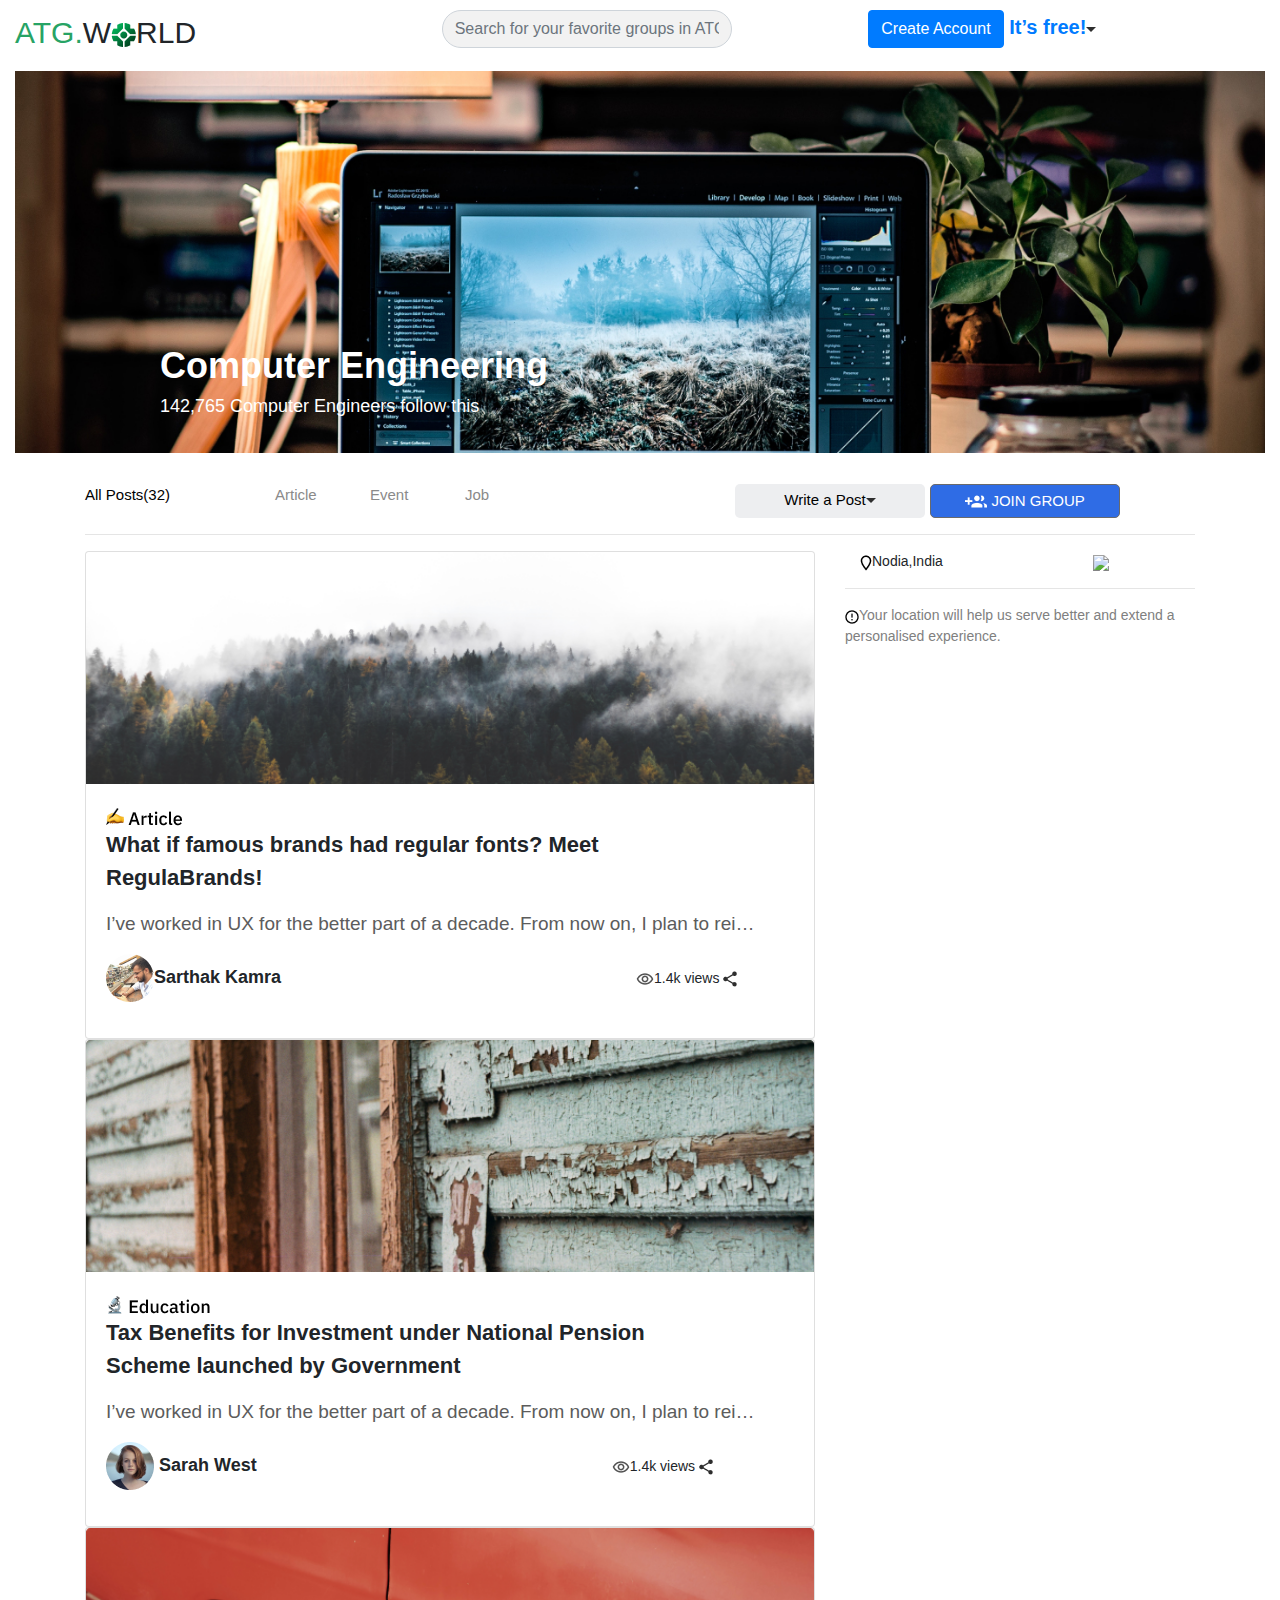
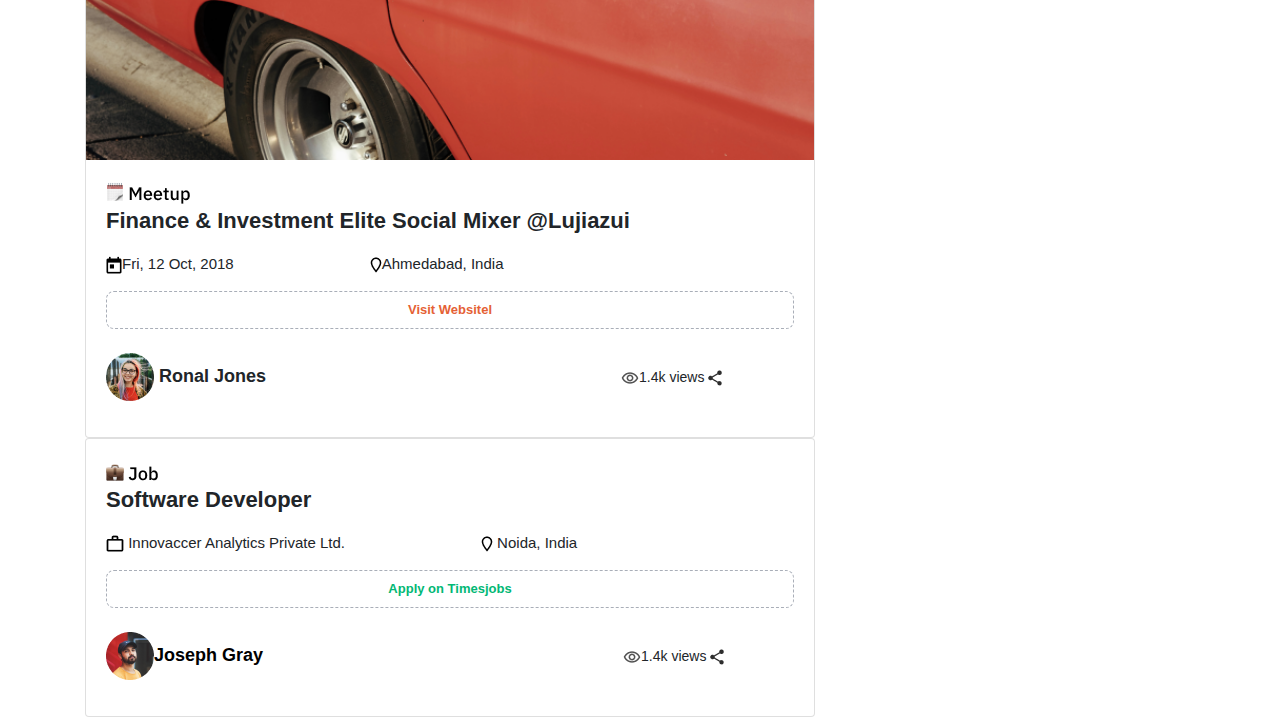
==== index.html @ 4dee5a4a "ATG project uploading" ====
<!DOCTYPE html>
<html>
<head>
	<title>ATG world</title>
	<style type="text/css">
		.b{
	        position: relative;
	        left: 100px;
	        top: 20px;
	        color:  red;
	    }
	    .mobilephoto{
	    	display:none;
	    }
	    .c{
	    	 
	    	width :106px;
            height :32px;
            font-weight: 700;
            background: #F1F3F5;
            padding: 3px;
            border-radius: 4px;
            
            font-weight: 500
        }
        .d{
        	border: 2px solid red;
        	height: 28px;
        	width: 76px;
        	border-radius: 4px;
        	margin-top: 
        	margin-left;
        }
        .f{
        	 position: relative;
    border: 2px solid white;
    width: 100px;
    height: 40px;
    top: left:;
    top: -219px;
    left: 256px;
    color: white;
    border-radius: 4px;
    padding: 4px;
    font-weight: 500
        }
        .g{
        	height: 36px;
            width: 42px;
            background: #EDEEF0;
             
             
        }
        .g1{
        	     height: 36px;
    width: 82px;
    background: #EDEEF0;
    margin-top: -56px;
    margin-left: 247px;
    border-radius: 4px;
        	 

        }
        .h{
        	border:0.7px dashed #A9AEB8;
        	border-radius: 8px;
        	color: #E56135;
        	font-size: 13px;
        	font-weight: 600;
        	padding: 8px;
        }
	    @media(max-width: 724px){
          .mobilephoto{
            display: block;
          }
          .webphoto{
            display: none;
          }
        }  
	</style>

	<link rel="stylesheet" href="https://stackpath.bootstrapcdn.com/bootstrap/4.3.1/css/bootstrap.min.css">
  <link
    rel="stylesheet"
    href="https://cdnjs.cloudflare.com/ajax/libs/animate.css/4.1.1/animate.min.css"
  />
	 <link rel="stylesheet"  href="https://stackpath.bootstrapcdn.com/font-awesome/4.7.0/css/font-awesome.min.css">
	<link rel="stylesheet" href="https://stackpath.bootstrapcdn.com/bootstrap/4.3.1/css/bootstrap.min.css" integrity="sha384-ggOyR0iXCbMQv3Xipma34MD+dH/1fQ784/j6cY/iJTQUOhcWr7x9JvoRxT2MZw1T" crossorigin="anonymous">

    <script src="https://code.jquery.com/jquery-3.3.1.slim.min.js" integrity="sha384-q8i/X+965DzO0rT7abK41JStQIAqVgRVzpbzo5smXKp4YfRvH+8abtTE1Pi6jizo" crossorigin="anonymous"></script>
    <script src="https://cdnjs.cloudflare.com/ajax/libs/popper.js/1.14.7/umd/popper.min.js" integrity="sha384-UO2eT0CpHqdSJQ6hJty5KVphtPhzWj9WO1clHTMGa3JDZwrnQq4sF86dIHNDz0W1" crossorigin="anonymous"></script>
    <script src="https://stackpath.bootstrapcdn.com/bootstrap/4.3.1/js/bootstrap.min.js" integrity="sha384-JjSmVgyd0p3pXB1rRibZUAYoIIy6OrQ6VrjIEaFf/nJGzIxFDsf4x0xIM+B07jRM" crossorigin="anonymous"></script>

    <meta name="viewport" content="width=device-width, initial-scale=1, shrink-to-fit=no">
    <link rel="stylesheet" href="https://stackpath.bootstrapcdn.com/bootstrap/4.3.1/css/bootstrap.min.css"><!---boot strp link,,,always use this ,,calling bootstrap link-->
</head>
<body>
	<div class="container-fluid webphoto" style="margin-top: 10px">
		<div class="row">

			<div class="col-md-4">
				<p style="font-size: 30px"><span style="color: #27A365;font-weight: 100px">ATG.</span>W<img src="image/Union 1.png">RLD</p>
			</div>
			<div class="col-md-3"  >
				<form>
                    <div class="form-group"  >
                        <input type="text" name="" placeholder="Search for your favorite groups in ATG" class="form-control" style="background: #F2F2F2;border-radius: 21px;color: #5C5C5C;">
                    </div>
                </form>        
			</div>
			<div class="col-md-1"></div>
			<div class="col-md-4">
				<p style="font-size: 20px;font-weight: 700">
				 	 <button type="button" class="btn btn-primary" data-toggle="modal" data-target="#aa">Create Account</button>
				 	<span style="color: blue"><a href=""> It’s free!</a><img src="image/drop.png"></span></p>
			</div>
		</div>
	</div>

<div class="container-fluid "><!---border--->
       
        <img src="image/Rectangle 2.jpg" style="width: 100%" class="webphoto" >
        <img src="image/Rectanglemobile.jpg" style="height: 250px;width: 100% ;"class="mobilephoto">
        <p class="webphoto" style="color: white;margin-top: -114px;margin-left: 145px; "> <span style="font-size:36px;font-weight: 700">Computer Engineering</span> <br><span style="font-size:18px;font-weight: 400"> 142,765 Computer Engineers follow this</span></p>
        
</div>  
<!---mobilephot---->
<p class="mobilephoto" style="color:white;margin-top: -85px;margin-left: 20px"><span style="font-size:18px;font-weight: 700">Computer Engineering</span> <br><span style="font-size:9px;font-weight: 400"> 142,765 Computer Engineers follow this</span>
</p>
<div class="mobilephoto f" style="">Join Group</div>


</div>
<br><br>
<div class="container webphoto">  <!--desktop site view-->
	<div class="row" style="font-size: 15px;font-weight: 400;color: #8A8A8A">
		 
		<div class="col-md-2" style="color: black">All Posts(32)</div>  
        <div class="col-md-1">Article  </div>
		<div class="col-md-1">Event</div>
		<div class="col-md-1">Job</div>
		<div class="col-md-2"></div>
		<div class="col-md-2" style="border-radius: 5px ;padding:5px;background: #EDEEF0;color: black;font-weight: 500;text-align: center;">
		       Write a Post<img src="image/drop.png">
		</div>
		<div class="col-md-1"></div>
		<div class="col-md-2" style= "border: 1px solid #6A6A6B;background:#2F6CE5;border-radius: 5px ;color:white;font-weight: 500;padding:5px;margin-left: -90px;text-align: center;">
			<img src="image/group.png"> JOIN GROUP
		</div>
		 
	</div>
	<hr>
</div> 

<!---mobile view--->
<div class="container">
	<div class="row">
		<div class="col-md-8">
			<div class="col-md-2"><p class="mobilephoto"><span style="font-weight: 700;margin-left: 10px">Post(336)</span><span class="c" >Filter:All  <img src="image/drop.png"></span></p> 
		    </div>
		      
		</div>
		 
		 
	</div>	 
</div>
<!---mobile view end-->

<div class="container webphoto">
	<div class="row">
		<div class="col-md-8">
			<div class="card" style="border:1px  solid groove;">
				<img src="image/mnt.png">
				<div class="card-body">
					<img src="image/Article.png">
					<p style="font-weight: 600;font-size: 22px;">What if famous brands had regular fonts? Meet<br> RegulaBrands!</p>
					<p style="font-size: 19px;color: #5C5C5C;">I’ve worked in UX for the better part of a decade. From now on, I plan to rei…</p>
					<p style="font-weight: 600;font-size: 18px"><img src="image/sarthak.png">Sarthak Kamra<span style="font-weight: 300;font-size: 14px;    margin-left: 355px"><img src="image/eye.png">1.4k views <img src="image/share.png"></span> 


				</div>
			</div>
		</div>
		<!----enter location--->
		<div class="col-md-4">
			<div class="col-md-12" style="font-weight: 500;font-size: 14px"><img src="image/loc.png">Nodia,India<img src="image/Write.png" style="margin-left: 150px"></div><hr>
			<p style="font-weight: 400;color: grey;font-size: 14px"><img src="image/1.png">Your location will help us serve better and extend a personalised experience.</p>
			<br><br>
			 

		</div>


	</div>
</div> 
<!--mobileview start-->
<div class="container mobilephoto ">
	<div class="row">
		<div class="col-md-8">
			<div class="card" style=" ;">
				<img src="image/mnt.png">
				<div class="card-body">
					<img src="image/Article.png">
					<p style="font-weight: 600;font-size: 22px;">What if famous brands had regular fonts? Meet<br> RegulaBrands!</p>
					<p style="font-size: 19px;color: #5C5C5C;">I’ve worked in UX for the better part of a decade. From now on, I plan to rei…</p>
					<p style="font-weight: 600;font-size: 18px"><img src="image/sarthak.png">Sarthak Kamra<span style="font-weight: 300;font-size: 14px;    margin-left: 200px"><img src="image/eye.png">1.4k views <img src="image/share.png"></span> 


				</div>
			</div>
		</div>
	</div>
</div> 
<!--mobile view end---->


<div class="container webphoto">
	<div class="row">
		<div class="col-md-8">
			<div class="card" style="border:1px  solid groove;">
				<img src="image/img1.png">
				<div class="card-body">
					<img src="image/Education.png">
					<p style="font-weight: 600;font-size: 22px;"> Tax Benefits for Investment under National Pension<br> Scheme launched by Government</p>
					<p style="font-size: 19px;color: #5C5C5C;"> I’ve worked in UX for the better part of a decade. From now on, I plan to rei…</p>
					<p style="font-weight: 600;font-size: 18px"><img src="image/ph1.png"> Sarah West<span style="font-weight: 300;font-size: 14px;    margin-left: 355px"><img src="image/eye.png">1.4k views <img src="image/share.png"></span> 


				</div>
			</div>
		</div>
	</div>
</div>  
 
<!--mobileview start-->
<div class="container mobilephoto ">
	<div class="row">
		<div class="col-md-8">
			<div class="card" style=" ;">
				<img src="image/img1.png">
				<div class="card-body">
					<img src="image/Education.png">
					 <p style="font-weight: 600;font-size: 22px;"> Tax Benefits for Investment under National Pension<br> Scheme launched by Government</p>
					<p style="font-size: 19px;color: #5C5C5C;"> I’ve worked in UX for the better part of a decade. From now on, I plan to rei…</p>
					<p style="font-weight: 600;font-size: 18px"><img src="image/ph1.png"> Sarah West<span style="font-weight: 300;font-size: 14px;    margin-left: 200px"><img src="image/eye.png">1.4k views <img src="image/share.png"></span> 


				</div>
			</div>
		</div>
	</div>
</div> 
<!--mobile view end----> 

<div class="container webphoto">
	<div class="row">
		<div class="col-md-8">
			<div class="card" style="border:1px  solid groove;">
				<img src="image/ph2.png">
				<div class="card-body">
					<img src="image/Meetup.png">
					<p style="font-weight: 600;font-size: 22px;">Finance & Investment Elite Social Mixer @Lujiazui</p>
					<p style="font-size: 15px; font-weight: 500"><img src="image/calender.png">Fri, 12 Oct, 2018<span style="margin-left: 136px"><img src="image/loc.png">Ahmedabad, India</span></p>
					<div class="col-md-12 h  " style="text-align: center;";> Visit Websitel </div><br>
					<p style="font-weight: 600;font-size: 18px"><img src="image/ph3.png">  Ronal Jones<span style="font-weight: 300;font-size: 14px;    margin-left: 355px"><img src="image/eye.png">1.4k views <img src="image/share.png"></span> 


				</div>
			</div>
		</div>
	</div>
</div>  
<!---mobile view start-->

<div class="container mobilephoto ">
	<div class="row">
		<div class="col-md-8">
			<div class="card" style=" ;">
				<img src="image/ph2.png">
				<div class="card-body">
					<img src="image/Meetup.png">
					  <p style="font-weight: 600;font-size: 22px;">Finance & Investment Elite Social Mixer @Lujiazui</p>
					<p style="font-size: 15px; font-weight: 500"><img src="image/calender.png">Fri, 12 Oct, 2018<span style="margin-left: 136px"><img src="image/loc.png">Ahmedabad, India</span></p>
					<div class="col-md-12 h  " style="text-align: center;";> Visit Websitel </div><br>



					<p style="font-weight: 600;font-size: 18px"><img src="image/ph3.png">  Ronal Jones<span style="font-weight: 300;font-size: 14px;    margin-left: 200px"><img src="image/eye.png">1.4k views <img src="image/share.png"></span> 


				</div>
			</div>
		</div>
	</div>
</div> 
<!--mobile view end----> 


<div class="container webphoto">
	<div class="row">
		<div class="col-md-8">
			<div class="card" style="border:1px  solid groove;">
				 
				<div class="card-body">
					<img src="image/Job.png">
					<p style="font-weight: 600;font-size: 22px;"> Software Developer</p>
					<p style="font-size: 15px; font-weight: 500"><img src="image/ph6.png"> Innovaccer Analytics Private Ltd.<span style="margin-left: 136px"><img src="image/loc.png"> Noida, India</span></p>
					<div class="col-md-12 h  " style="text-align: center;color: #02B875; ";>  Apply on Timesjobs </div><br>
					<p style="font-weight: 600;font-size: 18px">
                    <a href="1.html" style="color: black">
						<img src="image/ph7.png">Joseph Gray
                    </a>
					<span style="font-weight: 300;font-size: 14px;margin-left: 355px"><img src="image/eye.png">1.4k views <img src="image/share.png"></span> </p>


				</div>
			</div>
		</div>
	</div>
</div>

<!---mobile view start-->

<div class="container mobilephoto ">
	<div class="row">
		<div class="col-md-8">
			<div class="card" style=" ">
				<div class="card-body">
					<img src="image/Job.png">
					<p style="font-weight: 600;font-size: 22px;"> Software Developer</p>
					<p style="font-size: 15px; font-weight: 500"><img src="image/ph6.png"> Innovaccer Analytics Private Ltd.<span style="margin-left: 136px"><img src="image/loc.png"> Noida, India</span></p>
					<div class="col-md-12 h  " style="text-align: center;color: #02B875; ";>  Apply on Timesjobs </div><br>
					<p style="font-weight: 600;font-size: 18px"><img src="image/ph7.png">
					    Joseph Gray <span style="font-weight: 300;font-size: 14px;    margin-left: 200px"><img src="image/eye.png">1.4k views <img src="image/share.png"></span></p> 
				</div>
			</div>
		</div>
	</div>
</div> 
<!--mobile view end----> 

<div class="modal fade" id="aa">
    <div class="modal-dialog" >
        <div class="modal-content">
            <div class="modal-header" style="background: #11f41130">
                <h5 class="modal-title" id="exampleModalLabel" style="color: #008A45;font-weight: 500;font-size: 14px"> Let's learn, share & inspire each other with our passion for computer engineering. Sign up now 🤘</h5>
                <button type="button" class="close" data-dismiss="modal">
                <span >&times;</span>
                </button>
            </div>
            <div class="modal-body">
                <div class="container">
                    <div class="row">
                        <div class="col-md-8"><h2>Creat Account</h2></div>
                        <div class="col-md-4"> Already have an account?<button type="button" class="btn btn-primary" data-toggle="modal" data-target="#bb">Sign In</button></div>
                    </div>
                </div>
              
                <div class="container">

                    <div class="row">
                        <div class="col-md-4">
                            <form>
                                <div class="form-group">
                                    <input type="text" name=" " placeholder="First name" class="form-control" style="background: #b8beaf12;">
                                </div>
                                <div class="form-group" >
                                    <input type="text" name=" " placeholder="Last Name" class="form-control" style="background: #b8beaf12;">
                                </div>
                                <div class="form-group" >
                                    <input type="text" name=" " placeholder="Email" class="form-control" style="background: #b8beaf12;">
                                </div>
                                <div class="form-group" >
                                    <input type="text" name=" " placeholder="Password" class="form-control" style="background: #b8beaf12;">
                                </div>
                                <div class="form-group" >
                                    <input type="text" name=" " placeholder="Conform Password" class="form-control" style="background: #b8beaf12;">
                                </div>
                            </form>
                        </div>    
                        <div class="col-md-8">
                            <img src="image/pp.PNG" width="100%"  >
                        </div>        
                    </div>   
                    <div class="col-md-7" style="background: #2F6CE5;text-align: center;color: white;font-weight: 600;font-size: 14px;border-radius: 20px;    padding: 10px">
                        Create Account
                    </div><br>
                    <div class="col-md-7" style="border: 1px solid  #80808030;text-align: center; font-weight: 500;font-size: 14px;    padding: 10px">
                        <img src="image/fb.png">
                        Sign up with Facebook
                    </div><br>
                    <div class="col-md-7" style="border: 1px solid  #80808030;text-align: center; font-weight: 500;font-size: 14px;    padding: 10px">
                        <img src="image/gg.png" width="10%">
                        Sign up with Facebook
                    </div>

                </div>
                 
            </div>
        </div>
    </div>
</div> 


<div class="modal fade" id="bb">
    <div class="modal-dialog" >
        <div class="modal-content">
            <div class="modal-header" style="background: #11f41130">
                <h5 class="modal-title" id="exampleModalLabel" style="color: #008A45;font-weight: 500;font-size: 14px"> Let's learn, share & inspire each other with our passion for computer engineering. Sign up now 🤘</h5>
                <button type="button" class="close" data-dismiss="modal">
                <span >&times;</span>
                </button>
            </div>
            <div class="modal-body">
                <div class="container">
                    <div class="row">
                        <div class="col-md-8"><h2>Sign in</h2></div>
                        <div class="col-md-4"> Don’t have an account yet?<a href=""> Create new for free!</a></div>
                    </div>
                </div>
              
                <div class="container">

                    <div class="row">
                        <div class="col-md-4">
                            <form>
                                 
                                <div class="form-group" >
                                    <input type="text" name=" " placeholder="Email" class="form-control" style="background: #b8beaf12;">
                                </div>
                                <div class="form-group" >
                                    <input type="text" name=" " placeholder="Password" class="form-control" style="background: #b8beaf12;">
                                </div>
                                 
                            </form>
                        </div>    
                        <div class="col-md-8">
                            <img src="image/pp.PNG" width="100%"  >
                        </div>        
                    </div>   
                    <div class="col-md-7" style="background: #2F6CE5;text-align: center;color: white;font-weight: 600;font-size: 14px;border-radius: 20px;    padding: 10px">
                        Create Account
                    </div><br>
                    <div class="col-md-7" style="border: 1px solid  #80808030;text-align: center; font-weight: 500;font-size: 14px;    padding: 10px">
                        <img src="image/fb.png">
                        Sign up with Facebook
                    </div><br>
                    <div class="col-md-7" style="border: 1px solid  #80808030;text-align: center; font-weight: 500;font-size: 14px;    padding: 10px">
                        <img src="image/gg.png" width="10%">
                        Sign up with Facebook
                    </div>

                </div>
                 
            </div>
        </div>
    </div>
</div> 


 



</body>
</html>
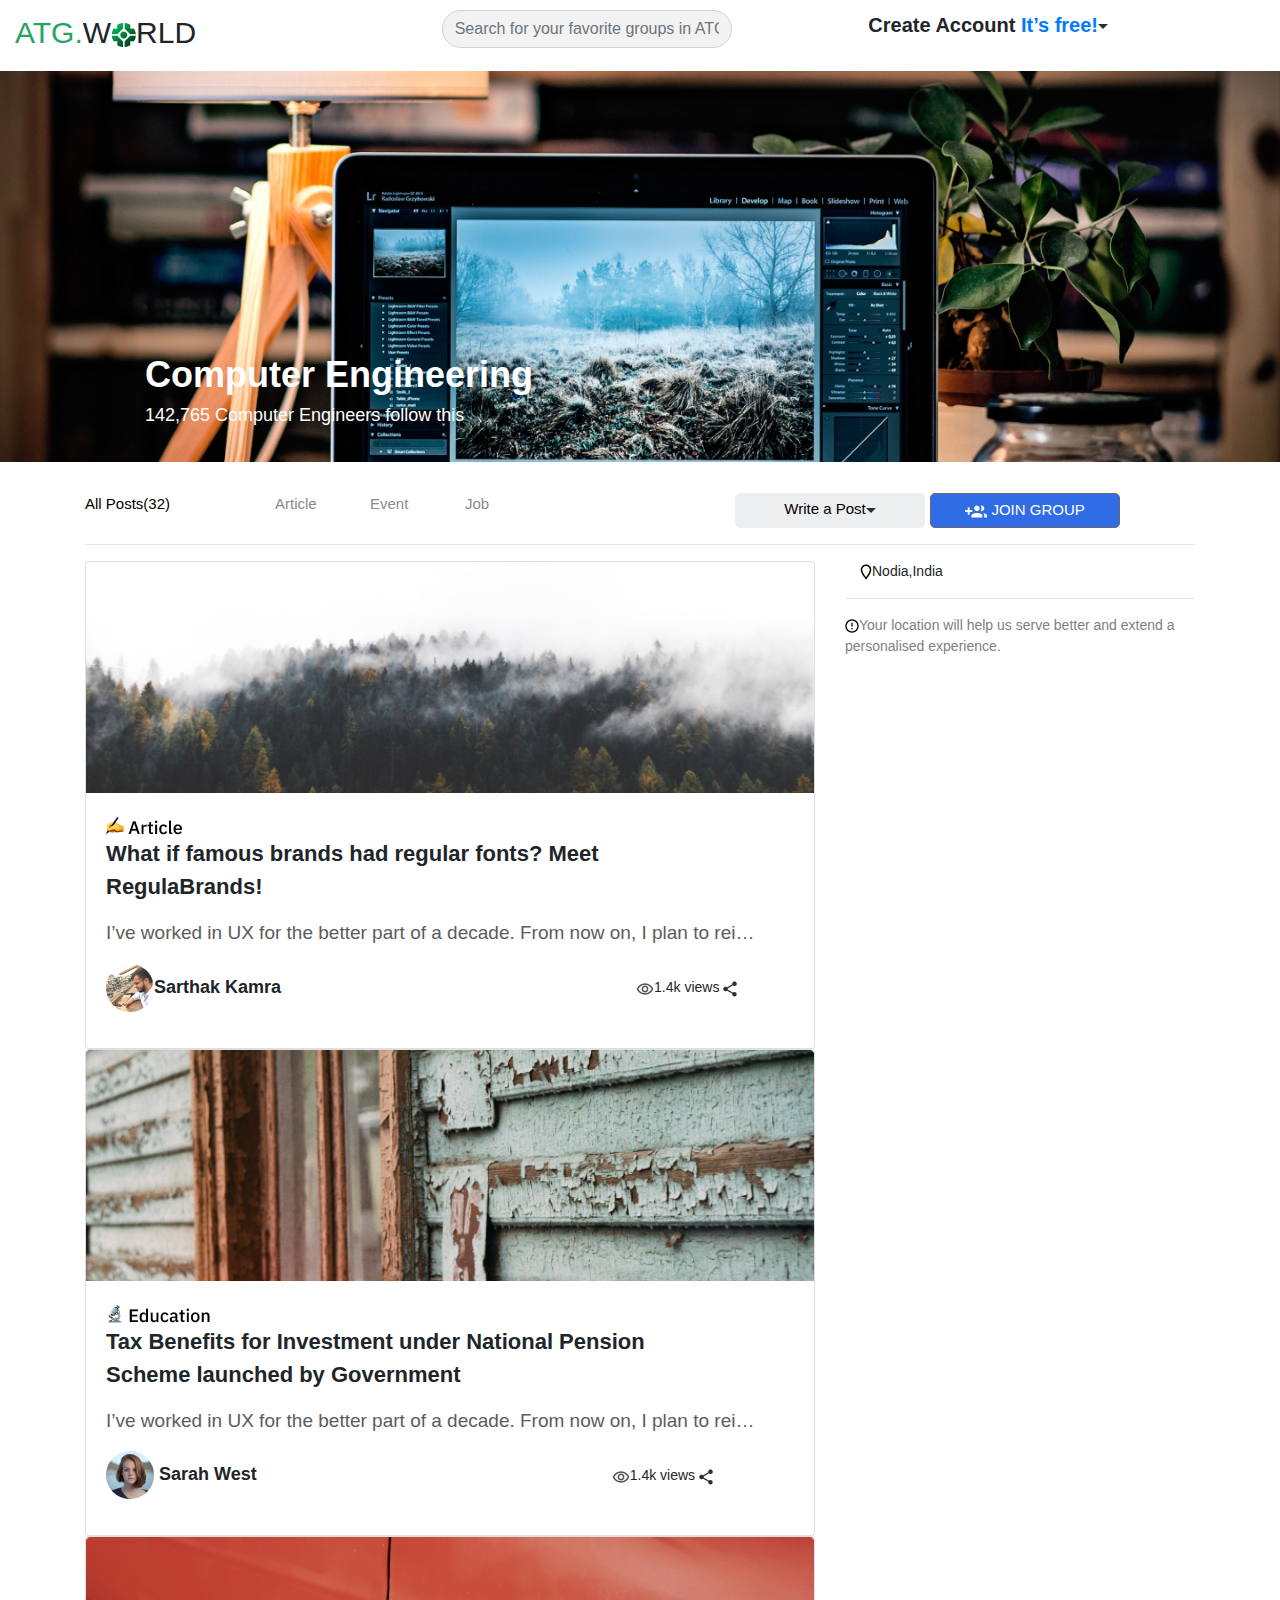
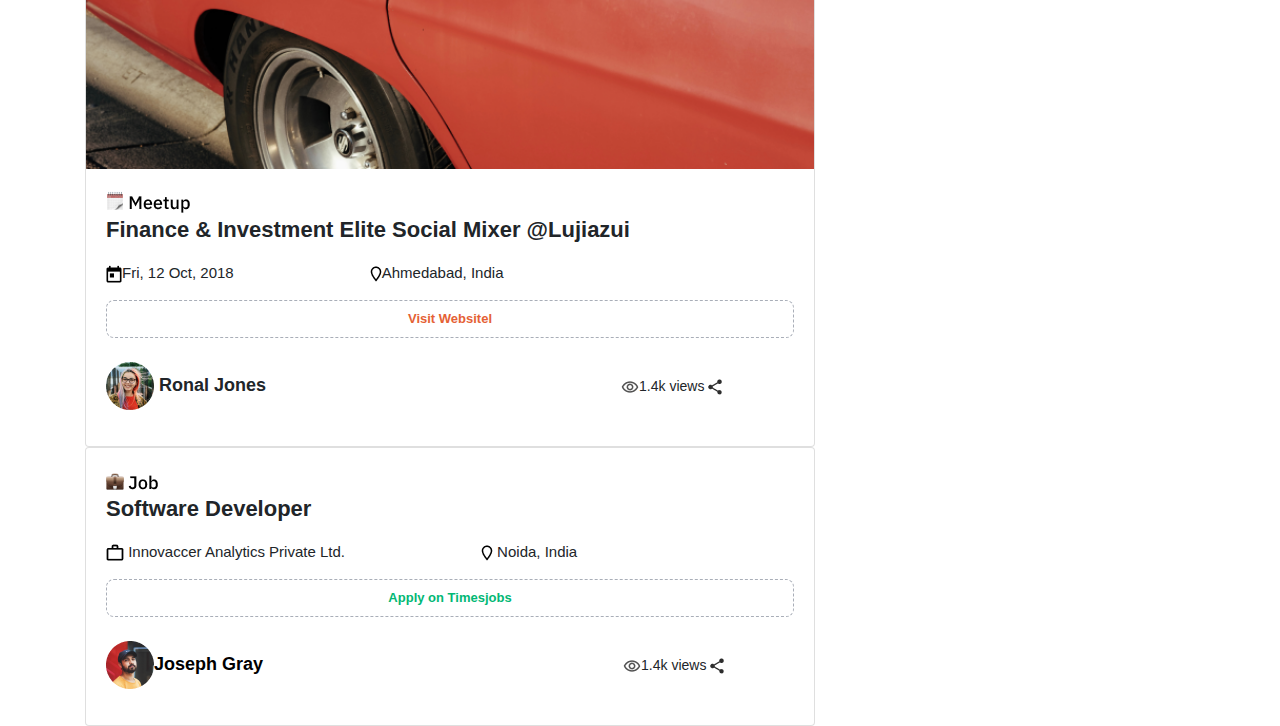
==== commit 3069ea26: "uploading new file to git hub" ====
--- a/index.html
+++ b/index.html
@@ -3,6 +3,17 @@
 <head>
 	<title>ATG world</title>
 	<style type="text/css">
+		.box{
+			position: relative;
+		}
+		.w-100 {
+            width: 100%!important;
+        }
+        .d-block {
+             display: block!important;
+        }
+
+
 		.b{
 	        position: relative;
 	        left: 100px;
@@ -69,6 +80,11 @@
         	font-weight: 600;
         	padding: 8px;
         }
+        .z{
+        	background-image: url(image/Rectangle 2.jpg);
+        	background-size: cover;
+        	width: 100%;
+        }
 	    @media(max-width: 724px){
           .mobilephoto{
             display: block;
@@ -111,26 +127,25 @@
 			<div class="col-md-1"></div>
 			<div class="col-md-4">
 				<p style="font-size: 20px;font-weight: 700">
-				 	 <button type="button" class="btn btn-primary" data-toggle="modal" data-target="#aa">Create Account</button>
-				 	<span style="color: blue"><a href=""> It’s free!</a><img src="image/drop.png"></span></p>
-			</div>
-		</div>
-	</div>
-
-<div class="container-fluid "><!---border--->
-       
-        <img src="image/Rectangle 2.jpg" style="width: 100%" class="webphoto" >
-        <img src="image/Rectanglemobile.jpg" style="height: 250px;width: 100% ;"class="mobilephoto">
-        <p class="webphoto" style="color: white;margin-top: -114px;margin-left: 145px; "> <span style="font-size:36px;font-weight: 700">Computer Engineering</span> <br><span style="font-size:18px;font-weight: 400"> 142,765 Computer Engineers follow this</span></p>
-        
-</div>  
-<!---mobilephot---->
-<p class="mobilephoto" style="color:white;margin-top: -85px;margin-left: 20px"><span style="font-size:18px;font-weight: 700">Computer Engineering</span> <br><span style="font-size:9px;font-weight: 400"> 142,765 Computer Engineers follow this</span>
-</p>
-<div class="mobilephoto f" style="">Join Group</div>
-
-
-</div>
+				 	 <span data-toggle="modal" data-target="#aa">Create Account
+				 	<span style="color: blue"><a href=""> It’s free!</a><img src="image/drop.png"></span></p></span>
+			</div>
+		</div>
+	</div>
+ 	
+
+ <div class="box">
+		<img class="webphoto " src="image/Rectangle 2.jpg" width="100%">
+		<img src="image/Rectanglemobile.jpg" style="height: 250px;width: 100% ;"class="mobilephoto">
+		<p class="webphoto" style="color: white;margin-top: -114px;margin-left: 145px; "> <span style="font-size:36px;font-weight: 700">Computer Engineering</span> <br><span style="font-size:18px;font-weight: 400"> 142,765 Computer Engineers follow this</span></p>
+		<p class="mobilephoto" style="color:white;margin-top: -85px;margin-left: 20px"><span style="font-size:18px;font-weight: 700">Computer Engineering</span> <br><span style="font-size:9px;font-weight: 400"> 142,765 Computer Engineers follow this</span>
+		</p>
+		<div class="mobilephoto f" style=""> <span data-toggle="modal" data-target="#aa">Join Group</span></div>
+
+		 
+		 
+    </div>
+
 <br><br>
 <div class="container webphoto">  <!--desktop site view-->
 	<div class="row" style="font-size: 15px;font-weight: 400;color: #8A8A8A">
@@ -165,6 +180,16 @@
 	</div>	 
 </div>
 <!---mobile view end-->
+<!--mobile view-->
+    <div class="box mobilephoto">
+    	<img src="image/mnt.png" width="100%">
+    </div>
+    <span class="mobilephoto" style="padding: 10px">
+    	<img src="image/Article.png"><p style="font-weight: 600;font-size: 22px;">What if famous brands had regular fonts? Meet<br> RegulaBrands!</p>
+					<p style="font-size: 19px;color: #5C5C5C;">I’ve worked in UX for the better part of a decade. From now on, I plan to rei…</p>
+					<p style="font-weight: 600;font-size: 18px"><img src="image/sarthak.png">Sarthak Kamra<span style="font-weight: 300;font-size: 14px;    margin-left: 61px"><img src="image/eye.png">1.4k views <img src="image/share.png"></span>
+    </span></p></span>
+	<!---end mobile view-->
 
 <div class="container webphoto">
 	<div class="row">
@@ -183,7 +208,7 @@
 		</div>
 		<!----enter location--->
 		<div class="col-md-4">
-			<div class="col-md-12" style="font-weight: 500;font-size: 14px"><img src="image/loc.png">Nodia,India<img src="image/Write.png" style="margin-left: 150px"></div><hr>
+			<div class="col-md-12" style="font-weight: 500;font-size: 14px"><img src="image/loc.png">Nodia,India </div><hr>
 			<p style="font-weight: 400;color: grey;font-size: 14px"><img src="image/1.png">Your location will help us serve better and extend a personalised experience.</p>
 			<br><br>
 			 
@@ -193,25 +218,7 @@
 
 	</div>
 </div> 
-<!--mobileview start-->
-<div class="container mobilephoto ">
-	<div class="row">
-		<div class="col-md-8">
-			<div class="card" style=" ;">
-				<img src="image/mnt.png">
-				<div class="card-body">
-					<img src="image/Article.png">
-					<p style="font-weight: 600;font-size: 22px;">What if famous brands had regular fonts? Meet<br> RegulaBrands!</p>
-					<p style="font-size: 19px;color: #5C5C5C;">I’ve worked in UX for the better part of a decade. From now on, I plan to rei…</p>
-					<p style="font-weight: 600;font-size: 18px"><img src="image/sarthak.png">Sarthak Kamra<span style="font-weight: 300;font-size: 14px;    margin-left: 200px"><img src="image/eye.png">1.4k views <img src="image/share.png"></span> 
-
-
-				</div>
-			</div>
-		</div>
-	</div>
-</div> 
-<!--mobile view end---->
+ 
 
 
 <div class="container webphoto">
@@ -233,23 +240,16 @@
 </div>  
  
 <!--mobileview start-->
-<div class="container mobilephoto ">
-	<div class="row">
-		<div class="col-md-8">
-			<div class="card" style=" ;">
-				<img src="image/img1.png">
-				<div class="card-body">
-					<img src="image/Education.png">
-					 <p style="font-weight: 600;font-size: 22px;"> Tax Benefits for Investment under National Pension<br> Scheme launched by Government</p>
-					<p style="font-size: 19px;color: #5C5C5C;"> I’ve worked in UX for the better part of a decade. From now on, I plan to rei…</p>
-					<p style="font-weight: 600;font-size: 18px"><img src="image/ph1.png"> Sarah West<span style="font-weight: 300;font-size: 14px;    margin-left: 200px"><img src="image/eye.png">1.4k views <img src="image/share.png"></span> 
-
-
-				</div>
-			</div>
-		</div>
-	</div>
-</div> 
+ <div class="box mobilephoto">
+		<img src="image/img1.png" width="100%">
+ </div>
+	 <span class="mobilephoto" style="padding: 10px">
+	    <img src="image/Education.png">
+	    <p style="font-weight: 600;font-size: 22px;"> Tax Benefits for Investment under National Pension<br> Scheme launched by Government</p>
+		<p style="font-size: 19px;color: #5C5C5C;"> I’ve worked in UX for the better part of a decade. From now on, I plan to rei…</p>
+		<p style="font-weight: 600;font-size: 18px"><img src="image/ph1.png"> Sarah West<span style="font-weight: 300;font-size: 14px;    margin-left: 61px"><img src="image/eye.png">1.4k views <img src="image/share.png"></span> 
+	</span></p></span>				
+
 <!--mobile view end----> 
 
 <div class="container webphoto">
@@ -272,27 +272,16 @@
 </div>  
 <!---mobile view start-->
 
-<div class="container mobilephoto ">
-	<div class="row">
-		<div class="col-md-8">
-			<div class="card" style=" ;">
-				<img src="image/ph2.png">
-				<div class="card-body">
-					<img src="image/Meetup.png">
-					  <p style="font-weight: 600;font-size: 22px;">Finance & Investment Elite Social Mixer @Lujiazui</p>
-					<p style="font-size: 15px; font-weight: 500"><img src="image/calender.png">Fri, 12 Oct, 2018<span style="margin-left: 136px"><img src="image/loc.png">Ahmedabad, India</span></p>
-					<div class="col-md-12 h  " style="text-align: center;";> Visit Websitel </div><br>
-
-
-
-					<p style="font-weight: 600;font-size: 18px"><img src="image/ph3.png">  Ronal Jones<span style="font-weight: 300;font-size: 14px;    margin-left: 200px"><img src="image/eye.png">1.4k views <img src="image/share.png"></span> 
-
-
-				</div>
-			</div>
-		</div>
-	</div>
-</div> 
+ <div class="box mobilephoto">
+	<img src="image/ph2.png" width="100%">
+</div>
+<span class="mobilephoto" style="padding: 10px">    
+	<img src="image/Meetup.png">
+    <p style="font-weight: 600;font-size: 22px;">Finance & Investment Elite Social Mixer @Lujiazui</p>
+    <p style="font-size: 15px; font-weight: 500"><img src="image/calender.png">Fri, 12 Oct, 2018<span style="margin-left: 136px"><img src="image/loc.png">Ahmedabad, India</span></p>
+    <div class="col-md-12 h  " style="text-align: center;";> Visit Websitel </div><br>
+    <p style="font-weight: 600;font-size: 18px"><img src="image/ph3.png">  Ronal Jones<span style="font-weight: 300;font-size: 14px;    margin-left: 61px"><img src="image/eye.png">1.4k views <img src="image/share.png"></span> 
+</span></p></span>
 <!--mobile view end----> 
 
 
@@ -321,22 +310,15 @@
 
 <!---mobile view start-->
 
-<div class="container mobilephoto ">
-	<div class="row">
-		<div class="col-md-8">
-			<div class="card" style=" ">
-				<div class="card-body">
-					<img src="image/Job.png">
-					<p style="font-weight: 600;font-size: 22px;"> Software Developer</p>
-					<p style="font-size: 15px; font-weight: 500"><img src="image/ph6.png"> Innovaccer Analytics Private Ltd.<span style="margin-left: 136px"><img src="image/loc.png"> Noida, India</span></p>
-					<div class="col-md-12 h  " style="text-align: center;color: #02B875; ";>  Apply on Timesjobs </div><br>
-					<p style="font-weight: 600;font-size: 18px"><img src="image/ph7.png">
-					    Joseph Gray <span style="font-weight: 300;font-size: 14px;    margin-left: 200px"><img src="image/eye.png">1.4k views <img src="image/share.png"></span></p> 
-				</div>
-			</div>
-		</div>
-	</div>
-</div> 
+ <span class="mobilephoto" style="padding: 10px"> 
+	<img src="image/Job.png">
+	<p style="font-weight: 600;font-size: 22px;"> Software Developer</p>
+	<p style="font-size: 15px; font-weight: 500"><img src="image/ph6.png"> Innovaccer Analytics Private Ltd.<span style="margin-left: 136px"><img src="image/loc.png"> Noida, India</span></p>
+	<div class="col-md-12 h  " style="text-align: center;color: #02B875; ";>  Apply on Timesjobs </div><br>
+	<p style="font-weight: 600;font-size: 18px"><img src="image/ph7.png">
+    Joseph Gray <span style="font-weight: 300;font-size: 14px;    margin-left: 61px"><img src="image/eye.png">1.4k views <img src="image/share.png"></span></p> 
+
+</span>
 <!--mobile view end----> 
 
 <div class="modal fade" id="aa">
@@ -352,7 +334,7 @@
                 <div class="container">
                     <div class="row">
                         <div class="col-md-8"><h2>Creat Account</h2></div>
-                        <div class="col-md-4"> Already have an account?<button type="button" class="btn btn-primary" data-toggle="modal" data-target="#bb">Sign In</button></div>
+                        <div class="col-md-4"> Already have an account?<span data-toggle="modal" data-target="#bb" style="color: blue">Sign In</span></div>
                     </div>
                 </div>
               
